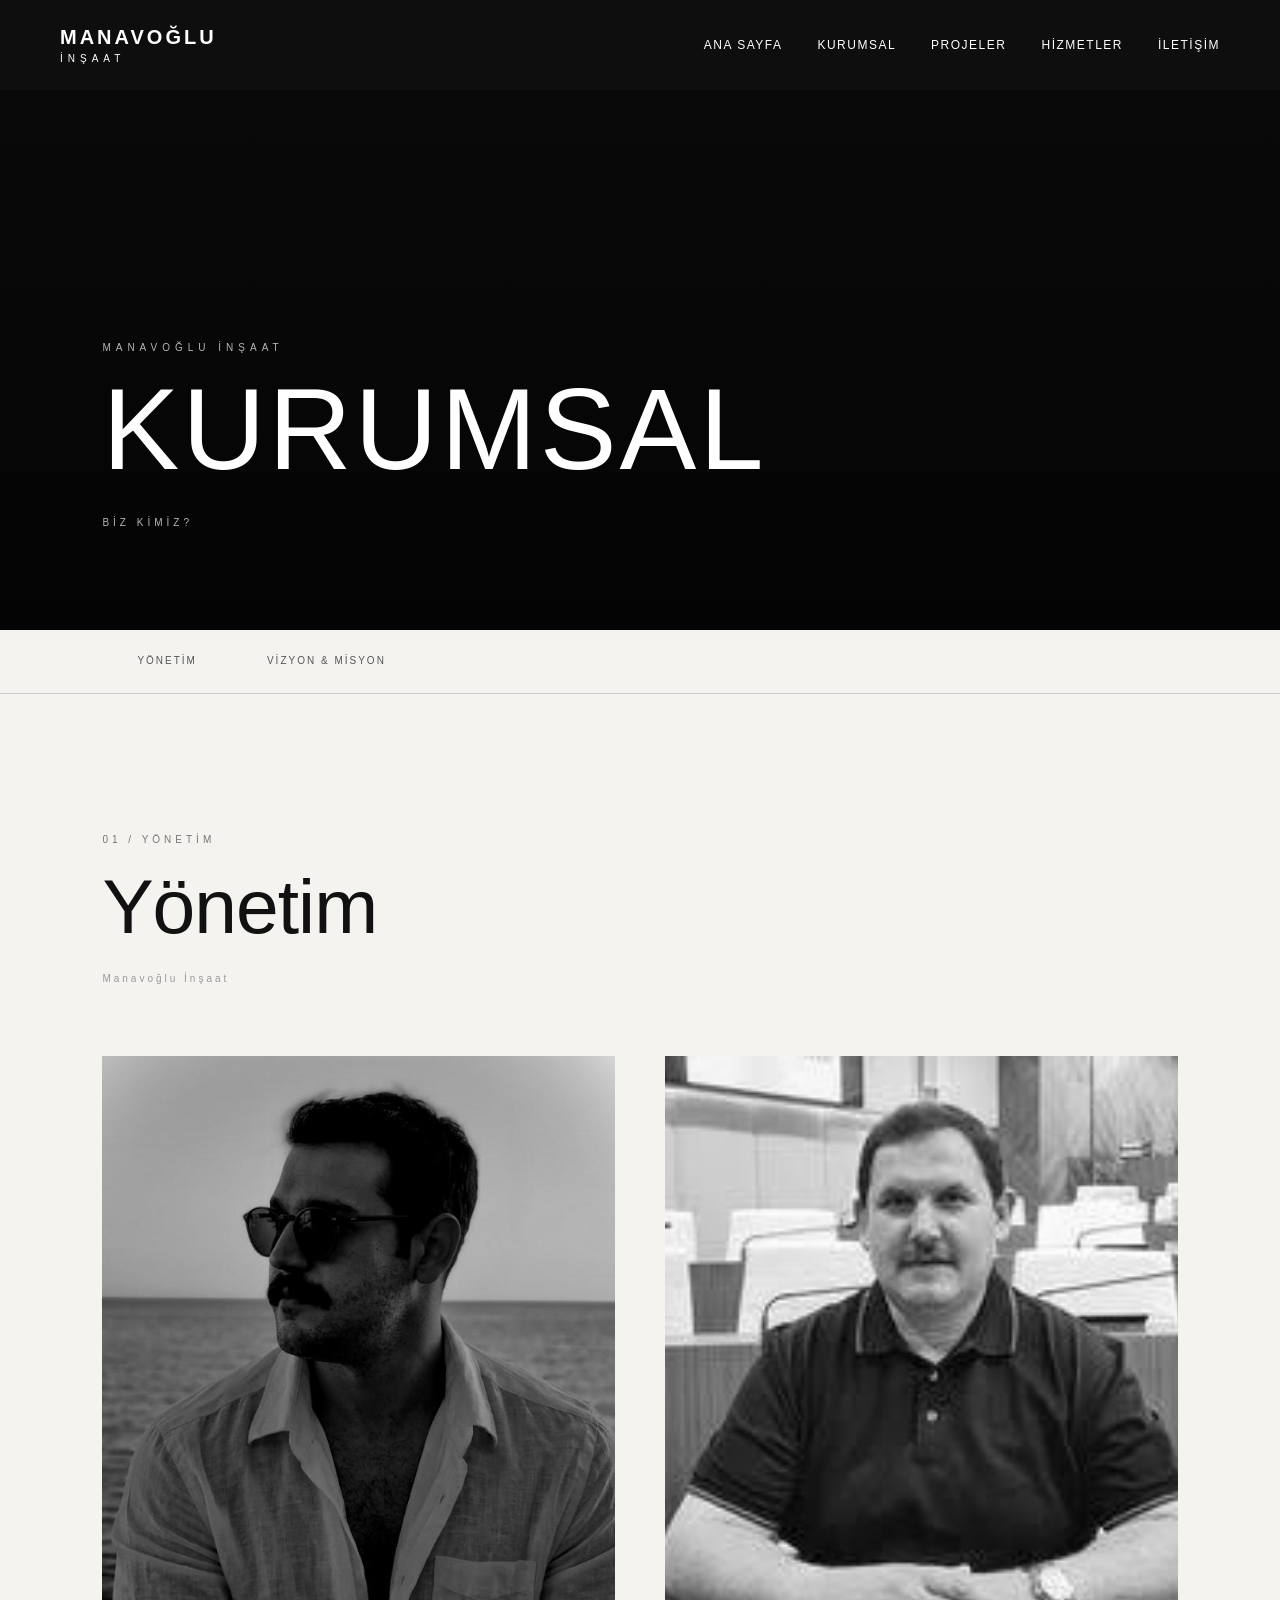
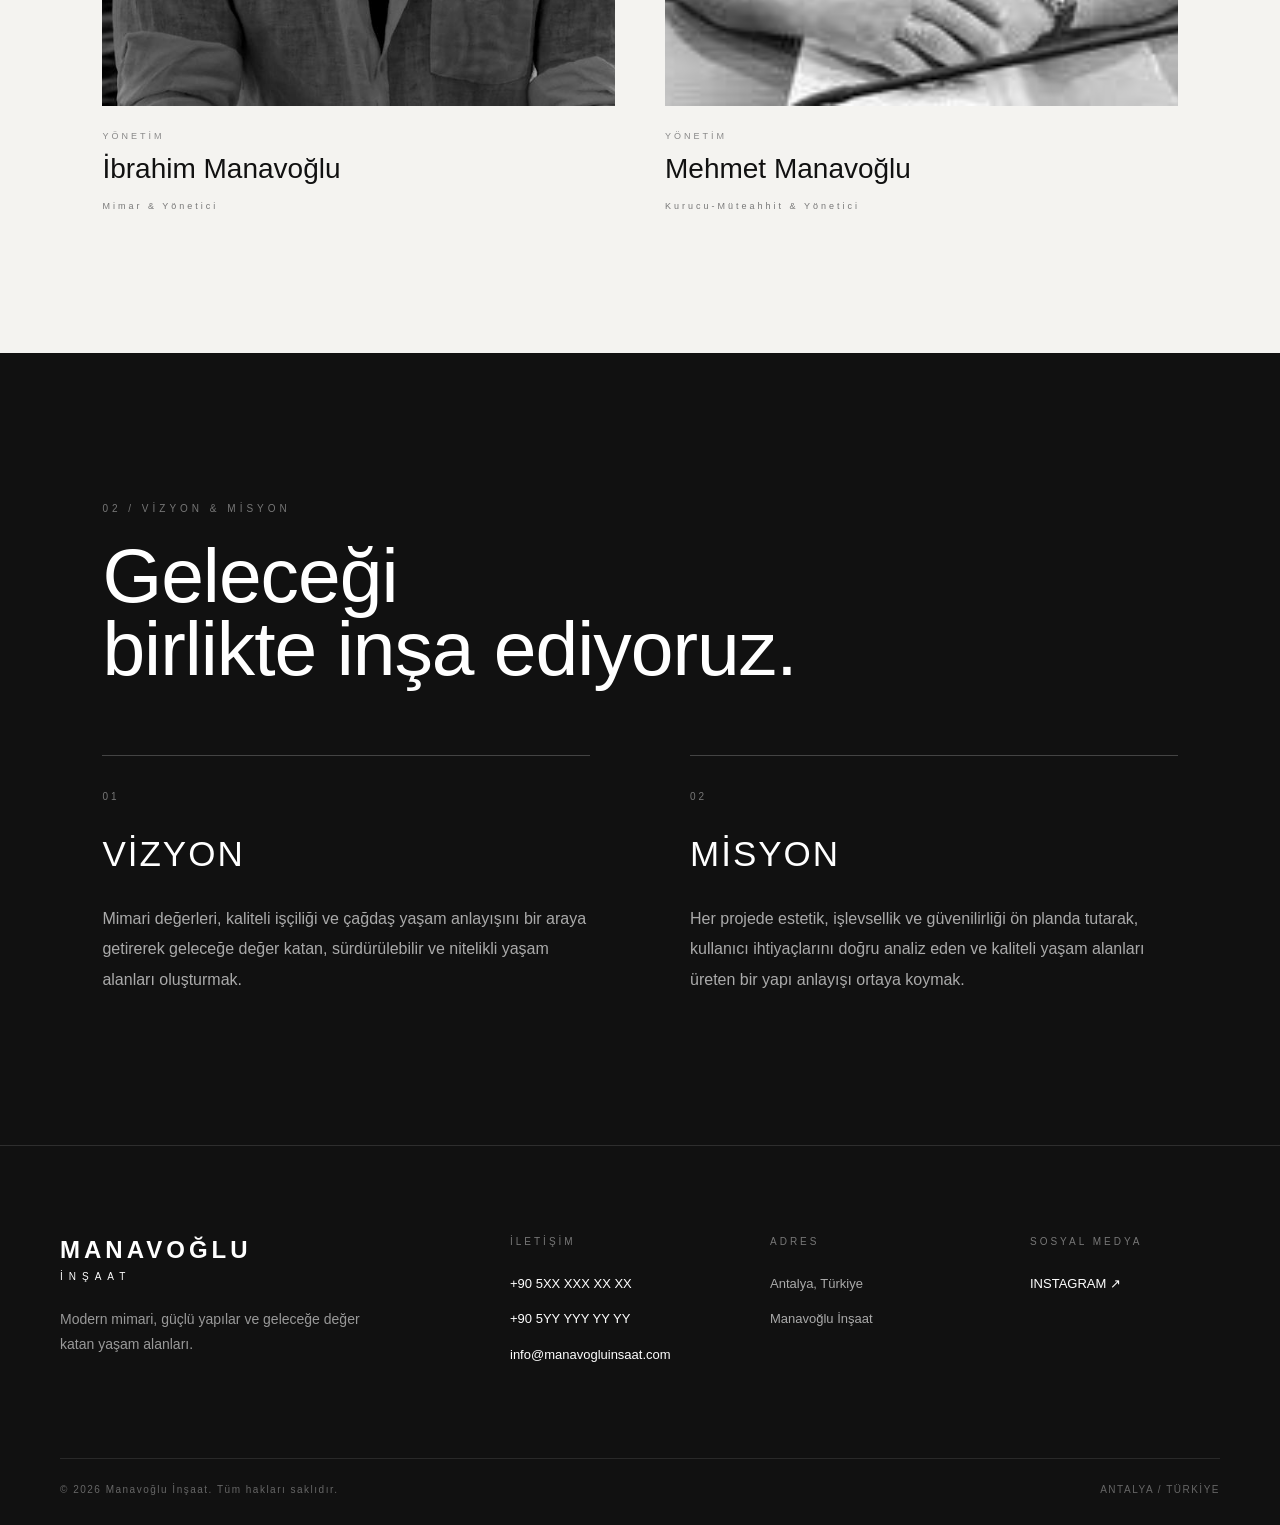
==== kurumsal.html @ da03a977 "ben babam kurumsal" ====
<!DOCTYPE html>
<html lang="tr">

<head>

    <meta charset="UTF-8">

    <meta
        name="viewport"
        content="width=device-width, initial-scale=1.0"
    >

    <title>Kurumsal | Manavoğlu İnşaat</title>

    <link
        rel="stylesheet"
        href="css/style.css"
    >

</head>


<body>


<!-- =====================================
     HEADER
===================================== -->

<header class="navbar">

    <div class="logo">

        MANAVOĞLU

        <span>
            İNŞAAT
        </span>

    </div>


    <nav class="menu">

        <a href="index.html">
            ANA SAYFA
        </a>

        <a href="kurumsal.html">
            KURUMSAL
        </a>

        <a href="index.html#projects">
            PROJELER
        </a>

        <a href="#">
            HİZMETLER
        </a>

        <a href="#">
            İLETİŞİM
        </a>

    </nav>

</header>



<main>


<!-- =====================================
     KURUMSAL HERO
===================================== -->

<section class="corporate-hero">

    <div class="corporate-hero-content">

        <p>
            MANAVOĞLU İNŞAAT
        </p>

        <h1>
            KURUMSAL
        </h1>

        <span>
            BİZ KİMİZ?
        </span>

    </div>

</section>



<!-- =====================================
     KURUMSAL NAVİGASYON
===================================== -->

<section class="corporate-tabs">

    <a href="#yonetim">
        YÖNETİM
    </a>

    <a href="#vizyon-misyon">
        VİZYON & MİSYON
    </a>

</section>



<!-- =====================================
     YÖNETİM
===================================== -->

<section
    class="management-section"
    id="yonetim"
>


    <div class="corporate-section-header">

        <p>
            01 / YÖNETİM
        </p>

        <h2>
            Yönetim
        </h2>

        <span>
            Manavoğlu İnşaat
        </span>

    </div>



    <div class="management-grid">


        <!-- SEN -->

        <article class="manager-card">

            <div class="manager-image">

                <img
                    src="images/sen.jpg"
                    alt="Manavoğlu İnşaat Yönetimi"
                >

            </div>


            <div class="manager-info">

                <p>
                    YÖNETİM
                </p>

                <h3>
                    İbrahim Manavoğlu
                </h3>

                <span>
                    Mimar & Yönetici
                </span>

            </div>

        </article>



        <!-- BABA -->

        <article class="manager-card">

            <div class="manager-image">

                <img
                    src="images/baba.jpg"
                    alt="Manavoğlu İnşaat Yönetimi"
                >

            </div>


            <div class="manager-info">

                <p>
                    YÖNETİM
                </p>

                <h3>
                    Mehmet Manavoğlu
                </h3>

                <span>
                    Kurucu-Müteahhit & Yönetici 
                </span>

            </div>

        </article>


    </div>

</section>



<!-- =====================================
     VİZYON & MİSYON
===================================== -->

<section
    class="vision-mission-section"
    id="vizyon-misyon"
>


    <div class="corporate-section-header">

        <p>
            02 / VİZYON & MİSYON
        </p>

        <h2>
            Geleceği<br>
            birlikte inşa ediyoruz.
        </h2>

    </div>



    <div class="vision-mission-grid">


        <!-- VİZYON -->

        <article class="vision-mission-card">

            <span>
                01
            </span>

            <h3>
                VİZYON
            </h3>

            <p>
                Mimari değerleri, kaliteli işçiliği
                ve çağdaş yaşam anlayışını bir araya
                getirerek geleceğe değer katan,
                sürdürülebilir ve nitelikli yaşam
                alanları oluşturmak.
            </p>

        </article>



        <!-- MİSYON -->

        <article class="vision-mission-card">

            <span>
                02
            </span>

            <h3>
                MİSYON
            </h3>

            <p>
                Her projede estetik, işlevsellik ve
                güvenilirliği ön planda tutarak,
                kullanıcı ihtiyaçlarını doğru analiz
                eden ve kaliteli yaşam alanları
                üreten bir yapı anlayışı ortaya
                koymak.
            </p>

        </article>


    </div>

</section>



<!-- =====================================
     FOOTER
===================================== -->

<footer class="site-footer">

    <div class="footer-top">


        <div class="footer-brand">

            <div class="footer-logo">

                MANAVOĞLU

                <span>
                    İNŞAAT
                </span>

            </div>


            <p>
                Modern mimari, güçlü yapılar ve
                geleceğe değer katan yaşam alanları.
            </p>

        </div>



        <div class="footer-column">

            <h3>
                İLETİŞİM
            </h3>

            <a href="tel:+905XXXXXXXXX">
                +90 5XX XXX XX XX
            </a>

            <a href="tel:+905YYYYYYYYY">
                +90 5YY YYY YY YY
            </a>

            <a href="mailto:info@manavogluinsaat.com">
                info@manavogluinsaat.com
            </a>

        </div>



        <div class="footer-column">

            <h3>
                ADRES
            </h3>

            <p>
                Antalya, Türkiye
            </p>

            <p>
                Manavoğlu İnşaat
            </p>

        </div>



        <div class="footer-column">

            <h3>
                SOSYAL MEDYA
            </h3>

            <a
                href="https://www.instagram.com/"
                target="_blank"
                rel="noopener noreferrer"
            >
                INSTAGRAM ↗
            </a>

        </div>


    </div>



    <div class="footer-bottom">

        <p>
            © 2026 Manavoğlu İnşaat. Tüm hakları saklıdır.
        </p>

        <p>
            ANTALYA / TÜRKİYE
        </p>

    </div>

</footer>


</main>

</body>

</html>
---- css/style.css ----
/* =========================================
   GENEL
========================================= */

* {
    box-sizing: border-box;
}

html {
    scroll-behavior: smooth;
}

body {
    margin: 0;
    background-color: #111111;
    color: white;
    font-family: Arial, sans-serif;
}

img {
    max-width: 100%;
}


/* =========================================
   ÜST MENÜ
========================================= */

.navbar {
    width: 100%;
    height: 90px;

    display: flex;
    align-items: center;
    justify-content: space-between;

    padding: 0 60px;

    position: fixed;
    top: 0;
    left: 0;

    z-index: 1000;

    background-color: rgba(17, 17, 17, 0.75);
    backdrop-filter: blur(8px);
}

.logo {
    font-size: 20px;
    font-weight: bold;
    letter-spacing: 3px;
}

.logo span {
    display: block;

    font-size: 10px;
    letter-spacing: 5px;

    font-weight: normal;

    margin-top: 4px;
}

.menu {
    display: flex;
    gap: 35px;
}

.menu a {
    color: white;

    text-decoration: none;

    font-size: 12px;
    letter-spacing: 1.5px;

    transition: 0.3s;
}

.menu a:hover {
    opacity: 0.6;
}


/* =========================================
   ANA GİRİŞ
========================================= */

.hero {
    height: 100vh;
    width: 100%;

    position: relative;

    overflow: hidden;
}

.hero-image {
    position: absolute;

    width: 100%;
    height: 100%;

    object-fit: cover;

    top: 0;
    left: 0;

    z-index: 0;
}

.hero-overlay {
    position: absolute;

    width: 100%;
    height: 100%;

    top: 0;
    left: 0;

    background: rgba(0, 0, 0, 0.38);

    z-index: 1;
}


/* =========================================
   HERO YAZILARI
========================================= */

.hero-content {
    position: absolute;

    z-index: 2;

    left: 8%;
    bottom: 25%;

    max-width: 700px;

    text-align: left;
}

.hero-small {
    font-size: 11px;

    letter-spacing: 4px;

    margin-bottom: 20px;

    opacity: 0.75;
}

.hero h1 {
    font-size: clamp(50px, 6vw, 90px);

    line-height: 0.95;

    letter-spacing: 3px;

    margin: 0 0 25px 0;

    font-weight: 500;
}

.hero-text {
    font-size: 15px;

    line-height: 1.7;

    color: #eeeeee;

    max-width: 520px;

    margin: 0 0 30px 0;
}


/* =========================================
   PROJELER BUTONU
========================================= */

.hero-button {
    display: inline-block;

    padding: 15px 30px;

    border: 1px solid white;

    color: white;

    text-decoration: none;

    font-size: 11px;

    letter-spacing: 2px;

    transition: 0.3s;
}

.hero-button:hover {
    background-color: white;

    color: #111111;
}


/* =========================================
   SCROLL
========================================= */

.scroll-indicator {
    position: absolute;

    right: 50px;
    bottom: 35px;

    z-index: 2;

    display: flex;
    align-items: center;

    gap: 12px;

    font-size: 9px;

    letter-spacing: 3px;

    opacity: 0.7;

    writing-mode: vertical-rl;
}

.scroll-indicator span {
    width: 1px;
    height: 45px;

    background-color: white;

    display: block;
}


/* =========================================
   PROJELER
========================================= */

.projects-section {
    background-color: #f4f3f0;

    color: #111111;

    padding: 130px 7%;
}

.section-header {
    max-width: 750px;

    margin-bottom: 70px;
}

.section-small {
    font-size: 10px;

    letter-spacing: 4px;

    margin-bottom: 20px;

    opacity: 0.55;
}

.section-header h2 {
    font-size: clamp(40px, 5vw, 70px);

    line-height: 1;

    font-weight: 400;

    letter-spacing: 2px;

    margin: 0 0 25px 0;
}

.section-description {
    max-width: 500px;

    font-size: 15px;

    line-height: 1.7;

    color: #555555;
}


/* =========================================
   PROJE GRID
========================================= */

.projects-grid {
    display: grid;

    grid-template-columns: repeat(2, 1fr);

    gap: 70px 35px;
}


/* =========================================
   PROJE KARTI
========================================= */

.project-card {
    overflow: hidden;
}

.project-image {
    width: 100%;

    height: 500px;

    overflow: hidden;

    background-color: #dddddd;
}

.project-image img {
    width: 100%;
    height: 100%;

    object-fit: cover;

    display: block;

    transition: transform 0.6s ease;
}

.project-card:hover .project-image img {
    transform: scale(1.04);
}


/* =========================================
   PROJE BİLGİSİ
========================================= */

.project-info {
    padding-top: 25px;
}

.project-info p {
    font-size: 9px;

    letter-spacing: 3px;

    color: #777777;

    margin: 0 0 12px 0;
}

.project-info h3 {
    font-size: 24px;

    font-weight: 400;

    letter-spacing: 1px;

    margin: 0 0 18px 0;
}

.project-info a {
    color: #111111;

    text-decoration: none;

    font-size: 10px;

    letter-spacing: 2px;

    border-bottom: 1px solid #111111;

    padding-bottom: 5px;

    transition: 0.3s;
}

.project-info a:hover {
    opacity: 0.5;
}


/* =========================================
   FOOTER
========================================= */

.site-footer {
    width: 100%;

    display: block;

    background-color: #111111;

    color: #ffffff;

    padding: 90px 60px 30px;

    border-top: 1px solid rgba(255, 255, 255, 0.12);

    position: relative;

    z-index: 10;
}


/* =========================================
   FOOTER ÜST
========================================= */

.footer-top {
    max-width: 1400px;

    margin: 0 auto;

    display: grid;

    grid-template-columns: 2fr 1fr 1fr 1fr;

    gap: 70px;

    padding-bottom: 80px;
}


/* =========================================
   FOOTER MARKA
========================================= */

.footer-brand {
    max-width: 360px;
}

.footer-logo {
    font-size: 24px;

    font-weight: 600;

    letter-spacing: 4px;

    margin-bottom: 25px;
}

.footer-logo span {
    display: block;

    font-size: 10px;

    font-weight: 400;

    letter-spacing: 6px;

    margin-top: 7px;
}

.footer-brand p {
    color: #999999;

    font-size: 14px;

    line-height: 1.8;

    max-width: 330px;

    margin: 0;
}


/* =========================================
   FOOTER SÜTUNLARI
========================================= */

.footer-column {
    display: flex;

    flex-direction: column;

    align-items: flex-start;
}

.footer-column h3 {
    font-size: 10px;

    letter-spacing: 3px;

    font-weight: 500;

    color: #777777;

    margin: 0 0 25px 0;
}

.footer-column a,
.footer-column p {
    color: #ffffff;

    text-decoration: none;

    font-size: 13px;

    line-height: 1.8;

    margin: 0 0 12px 0;

    transition: 0.3s;
}

.footer-column a:hover {
    opacity: 0.5;

    transform: translateX(4px);
}

.footer-column p {
    color: #aaaaaa;
}


/* =========================================
   FOOTER ALT
========================================= */

.footer-bottom {
    max-width: 1400px;

    margin: 0 auto;

    padding-top: 25px;

    border-top: 1px solid rgba(255, 255, 255, 0.10);

    display: flex;

    justify-content: space-between;

    align-items: center;
}

.footer-bottom p {
    margin: 0;

    color: #666666;

    font-size: 10px;

    letter-spacing: 1.5px;
}


/* =========================================
   TABLET
========================================= */

@media (max-width: 900px) {

    .navbar {
        padding: 0 35px;
    }

    .menu {
        gap: 20px;
    }

    .footer-top {
        grid-template-columns: 1fr 1fr;

        gap: 50px;
    }

    .site-footer {
        padding: 70px 35px 25px;
    }
}


/* =========================================
   MOBİL
========================================= */

@media (max-width: 600px) {

    .navbar {
        height: 75px;

        padding: 0 25px;
    }

    .menu {
        display: none;
    }

    .hero-content {
        left: 6%;

        bottom: 18%;

        right: 6%;
    }

    .hero h1 {
        font-size: 52px;
    }

    .hero-text {
        font-size: 14px;
    }

    .scroll-indicator {
        right: 20px;

        bottom: 25px;
    }

    .projects-section {
        padding: 90px 6%;
    }

    .projects-grid {
        grid-template-columns: 1fr;

        gap: 60px;
    }

    .project-image {
        height: 400px;
    }

    .site-footer {
        padding: 60px 25px 25px;
    }

    .footer-top {
        grid-template-columns: 1fr;

        gap: 40px;

        padding-bottom: 50px;
    }

    .footer-bottom {
        flex-direction: column;

        align-items: flex-start;

        gap: 12px;
    }
}
/* =========================================
   MANAVOĞLU VERA - PROJE DETAY SAYFASI
========================================= */

/* PROJE HERO */

.project-hero {
    width: 100%;
    height: 100vh;
    position: relative;
    overflow: hidden;
    background: #111;
}

.project-hero > img {
    width: 100%;
    height: 100%;
    object-fit: cover;
    display: block;
}

.project-hero-overlay {
    position: absolute;
    inset: 0;

    background:
        linear-gradient(
            to top,
            rgba(0,0,0,0.75),
            rgba(0,0,0,0.05) 65%
        );
}

.project-hero-content {
    position: absolute;

    left: 8%;
    bottom: 12%;

    z-index: 2;

    color: white;
}

.project-hero-content p {
    font-size: 10px;
    letter-spacing: 5px;

    margin: 0 0 20px;

    opacity: 0.75;
}

.project-hero-content h1 {
    font-size: clamp(55px, 8vw, 110px);

    line-height: 0.9;

    letter-spacing: 3px;

    font-weight: 400;

    margin: 0 0 25px;
}

.project-hero-content span {
    font-size: 10px;

    letter-spacing: 4px;

    opacity: 0.8;
}


/* =========================================
   PROJE TANITIM
========================================= */

.project-intro {
    display: grid;

    grid-template-columns: 1fr 1fr;

    gap: 100px;

    padding: 150px 8%;

    background: #f4f3f0;

    color: #111;
}

.project-intro-title h2 {
    font-size: clamp(40px, 5vw, 70px);

    line-height: 1;

    font-weight: 400;

    letter-spacing: -1px;

    margin: 0;
}

.project-description {
    max-width: 550px;

    padding-top: 50px;
}

.project-description p {
    font-size: 16px;

    line-height: 1.8;

    color: #555;

    margin-bottom: 25px;
}


/* =========================================
   PROJE BİLGİLERİ
========================================= */

.project-details {
    display: grid;

    grid-template-columns: repeat(4, 1fr);

    background: #111;

    color: white;

    padding: 70px 8%;
}

.detail-item {
    border-left: 1px solid #444;

    padding-left: 25px;
}

.detail-item span {
    display: block;

    font-size: 9px;

    letter-spacing: 3px;

    color: #888;

    margin-bottom: 15px;
}

.detail-item strong {
    font-size: 13px;

    font-weight: 400;

    letter-spacing: 1px;
}


/* =========================================
   GALERİ
========================================= */

.vera-gallery {
    background: #f4f3f0;

    color: #111;

    padding: 140px 8%;
}

.gallery-header {
    max-width: 700px;

    margin-bottom: 70px;
}

.gallery-header h2 {
    font-size: clamp(45px, 6vw, 80px);

    font-weight: 400;

    line-height: 0.95;

    margin: 0;
}


/* =========================================
   SEKME BUTONLARI
========================================= */

.gallery-tabs {
    display: flex;

    gap: 0;

    border-bottom: 1px solid #ccc;

    margin-bottom: 70px;

    overflow-x: auto;
}

.tab-button {
    background: transparent;

    border: none;

    padding: 18px 25px;

    font-family: Arial, sans-serif;

    font-size: 10px;

    letter-spacing: 2px;

    color: #777;

    cursor: pointer;

    position: relative;

    white-space: nowrap;

    transition: 0.3s;
}

.tab-button:hover {
    color: #111;
}

.tab-button.active {
    color: #111;
}

.tab-button.active::after {
    content: "";

    position: absolute;

    left: 0;

    bottom: -1px;

    width: 100%;

    height: 2px;

    background: #111;
}


/* =========================================
   TAB İÇERİKLERİ
========================================= */

/* ÖNEMLİ KISIM */

.tab-content {
    display: none !important;
}

.tab-content.active {
    display: block !important;

    animation: tabFade 0.5s ease;
}


/* TAB ANİMASYONU */

@keyframes tabFade {

    from {
        opacity: 0;
        transform: translateY(15px);
    }

    to {
        opacity: 1;
        transform: translateY(0);
    }

}


/* =========================================
   GALERİ BAŞLIĞI
========================================= */

.gallery-title {
    display: flex;

    align-items: baseline;

    gap: 20px;

    margin-bottom: 40px;
}

.gallery-title span {
    font-size: 10px;

    letter-spacing: 2px;

    color: #888;
}

.gallery-title h3 {
    font-size: 25px;

    font-weight: 400;

    margin: 0;
}


/* =========================================
   PLANLAR
========================================= */

.plan-grid {
    display: grid;

    grid-template-columns: repeat(2, 1fr);

    gap: 40px;
}

.plan-card {
    background: white;

    overflow: hidden;

    position: relative;

    cursor: pointer;
}

.plan-card img {
    width: 100%;

    height: 500px;

    object-fit: cover;

    display: block;

    transition: transform 0.6s ease;
}

.plan-card:hover img {
    transform: scale(1.03);
}

.plan-label {
    display: flex;

    justify-content: space-between;

    align-items: center;

    padding: 20px 5px 0;
}

.plan-label span {
    font-size: 9px;

    letter-spacing: 2px;

    color: #888;
}

.plan-label strong {
    font-size: 11px;

    letter-spacing: 2px;

    font-weight: 400;
}


/* =========================================
   RENDERLAR
========================================= */

.render-grid {
    display: grid;

    grid-template-columns: repeat(2, 1fr);

    gap: 20px;
}

.render-card {
    height: 450px;

    overflow: hidden;

    background: #ddd;
}

.render-card.large {
    grid-column: span 2;

    height: 650px;
}

.render-card img {
    width: 100%;

    height: 100%;

    object-fit: cover;

    display: block;

    transition: transform 0.7s ease;
}

.render-card:hover img {
    transform: scale(1.03);
}


/* =========================================
   İÇ MEKAN
========================================= */

.interior-grid {
    display: grid;

    grid-template-columns: repeat(2, 1fr);

    gap: 30px;
}

.interior-card {
    position: relative;

    overflow: hidden;

    height: 550px;

    background: #ddd;
}

.interior-card img {
    width: 100%;

    height: 100%;

    object-fit: cover;

    display: block;

    transition: transform 0.7s ease;
}

.interior-card:hover img {
    transform: scale(1.04);
}

.interior-card div {
    position: absolute;

    left: 25px;

    bottom: 25px;

    color: white;

    font-size: 10px;

    letter-spacing: 3px;

    text-shadow:
        0 2px 10px rgba(0,0,0,0.5);
}


/* =========================================
   GÖRÜNÜŞLER
========================================= */

.elevation-grid {
    display: grid;

    grid-template-columns: repeat(2, 1fr);

    gap: 30px;
}

.elevation-card {
    position: relative;

    height: 500px;

    overflow: hidden;

    background: white;
}

.elevation-card img {
    width: 100%;

    height: 100%;

    object-fit: cover;

    display: block;

    transition: transform 0.7s ease;
}

.elevation-card:hover img {
    transform: scale(1.03);
}

.elevation-card span {
    position: absolute;

    left: 25px;

    bottom: 25px;

    font-size: 10px;

    letter-spacing: 3px;

    color: white;

    text-shadow:
        0 2px 10px rgba(0,0,0,0.6);
}


/* =========================================
   PROJE İLETİŞİM
========================================= */

.project-contact {
    background: #111;

    color: white;

    padding: 150px 8%;

    text-align: center;
}

.project-contact p {
    font-size: 10px;

    letter-spacing: 5px;

    color: #888;

    margin-bottom: 25px;
}

.project-contact h2 {
    font-size: clamp(45px, 6vw, 80px);

    line-height: 1;

    font-weight: 400;

    margin: 0 0 45px;
}

.project-contact a {
    color: white;

    text-decoration: none;

    font-size: 10px;

    letter-spacing: 3px;

    border-bottom: 1px solid white;

    padding-bottom: 8px;
}


/* =========================================
   PROJE SAYFASI MOBİL
========================================= */

@media (max-width: 800px) {

    .project-intro {
        grid-template-columns: 1fr;

        gap: 30px;

        padding: 100px 6%;
    }

    .project-description {
        padding-top: 0;
    }

    .project-details {
        grid-template-columns: repeat(2, 1fr);

        gap: 40px;

        padding: 60px 6%;
    }

    .vera-gallery {
        padding: 100px 6%;
    }

    .plan-grid,
    .render-grid,
    .interior-grid,
    .elevation-grid {
        grid-template-columns: 1fr;
    }

    .render-card.large {
        grid-column: span 1;

        height: 450px;
    }

    .plan-card img,
    .interior-card,
    .elevation-card {
        height: 400px;
    }

    .gallery-tabs {
        margin-bottom: 50px;
    }

    .tab-button {
        padding: 16px 15px;
    }
}

@media (max-width: 500px) {

    .project-details {
        grid-template-columns: 1fr;
    }

    .project-hero-content {
        left: 6%;

        bottom: 10%;
    }

    .project-hero-content h1 {
        font-size: 55px;
    }

}
/* =========================================
   KURUMSAL SAYFASI
========================================= */


/* =========================================
   KURUMSAL HERO
========================================= */

.corporate-hero {

    width: 100%;
    height: 70vh;

    position: relative;

    background:
        linear-gradient(
            rgba(0,0,0,0.45),
            rgba(0,0,0,0.75)
        ),
        #111;

    display: flex;

    align-items: flex-end;

    padding: 0 8% 100px;

    color: white;
}


.corporate-hero-content p {

    font-size: 10px;

    letter-spacing: 5px;

    margin: 0 0 25px;

    opacity: 0.7;
}


.corporate-hero-content h1 {

    font-size: clamp(60px, 9vw, 130px);

    line-height: 0.9;

    font-weight: 400;

    letter-spacing: 3px;

    margin: 0 0 30px;
}


.corporate-hero-content span {

    font-size: 10px;

    letter-spacing: 4px;

    opacity: 0.7;
}



/* =========================================
   KURUMSAL SEKME MENÜSÜ
========================================= */

.corporate-tabs {

    display: flex;

    gap: 0;

    background: #f4f3f0;

    border-bottom: 1px solid #ccc;

    padding: 0 8%;

    position: sticky;

    top: 90px;

    z-index: 100;
}


.corporate-tabs a {

    padding: 25px 35px;

    color: #555;

    text-decoration: none;

    font-size: 10px;

    letter-spacing: 2px;

    transition: 0.3s;

    border-bottom: 2px solid transparent;
}


.corporate-tabs a:hover {

    color: #111;

    border-bottom-color: #111;
}



/* =========================================
   ORTAK BAŞLIK
========================================= */

.corporate-section-header {

    max-width: 700px;

    margin-bottom: 70px;
}


.corporate-section-header p {

    font-size: 10px;

    letter-spacing: 4px;

    color: #777;

    margin: 0 0 25px;
}


.corporate-section-header h2 {

    font-size: clamp(45px, 6vw, 80px);

    line-height: 0.95;

    font-weight: 400;

    letter-spacing: -1px;

    margin: 0 0 25px;
}


.corporate-section-header span {

    font-size: 10px;

    letter-spacing: 3px;

    color: #999;
}



/* =========================================
   YÖNETİM
========================================= */

.management-section {

    background: #f4f3f0;

    color: #111;

    padding: 140px 8%;
}


.management-grid {

    display: grid;

    grid-template-columns: repeat(2, 1fr);

    gap: 50px;
}


.manager-card {

    overflow: hidden;
}


.manager-image {

    width: 100%;

    height: 650px;

    overflow: hidden;

    background: #ddd;
}


.manager-image img {

    width: 100%;

    height: 100%;

    object-fit: cover;

    display: block;

    filter: grayscale(100%);

    transition:
        transform 0.7s ease,
        filter 0.7s ease;
}


.manager-card:hover .manager-image img {

    transform: scale(1.03);

    filter: grayscale(0%);
}


.manager-info {

    padding-top: 25px;
}


.manager-info p {

    font-size: 9px;

    letter-spacing: 3px;

    color: #888;

    margin: 0 0 12px;
}


.manager-info h3 {

    font-size: 28px;

    font-weight: 400;

    margin: 0 0 10px;
}


.manager-info span {

    font-size: 9px;

    letter-spacing: 3px;

    color: #777;
}



/* =========================================
   VİZYON & MİSYON
========================================= */

.vision-mission-section {

    background: #111;

    color: white;

    padding: 150px 8%;
}


.vision-mission-section
.corporate-section-header p {

    color: #777;
}


.vision-mission-grid {

    display: grid;

    grid-template-columns: repeat(2, 1fr);

    gap: 100px;
}


.vision-mission-card {

    border-top: 1px solid #444;

    padding-top: 30px;
}


.vision-mission-card > span {

    font-size: 10px;

    letter-spacing: 3px;

    color: #777;
}


.vision-mission-card h3 {

    font-size: 35px;

    font-weight: 400;

    letter-spacing: 2px;

    margin: 30px 0;
}


.vision-mission-card p {

    max-width: 500px;

    font-size: 16px;

    line-height: 1.9;

    color: #aaa;

    margin: 0;
}



/* =========================================
   KURUMSAL MOBİL
========================================= */

@media (max-width: 800px) {

    .corporate-hero {

        height: 60vh;

        padding:
            0 6% 70px;
    }


    .corporate-tabs {

        padding: 0 6%;

        top: 90px;

        overflow-x: auto;
    }


    .corporate-tabs a {

        padding:
            20px 20px;

        white-space: nowrap;
    }


    .management-section,
    .vision-mission-section {

        padding:
            100px 6%;
    }


    .management-grid,
    .vision-mission-grid {

        grid-template-columns: 1fr;

        gap: 60px;
    }


    .manager-image {

        height: 500px;
    }

}


@media (max-width: 500px) {

    .corporate-hero-content h1 {

        font-size: 60px;
    }


    .manager-image {

        height: 400px;
    }

}
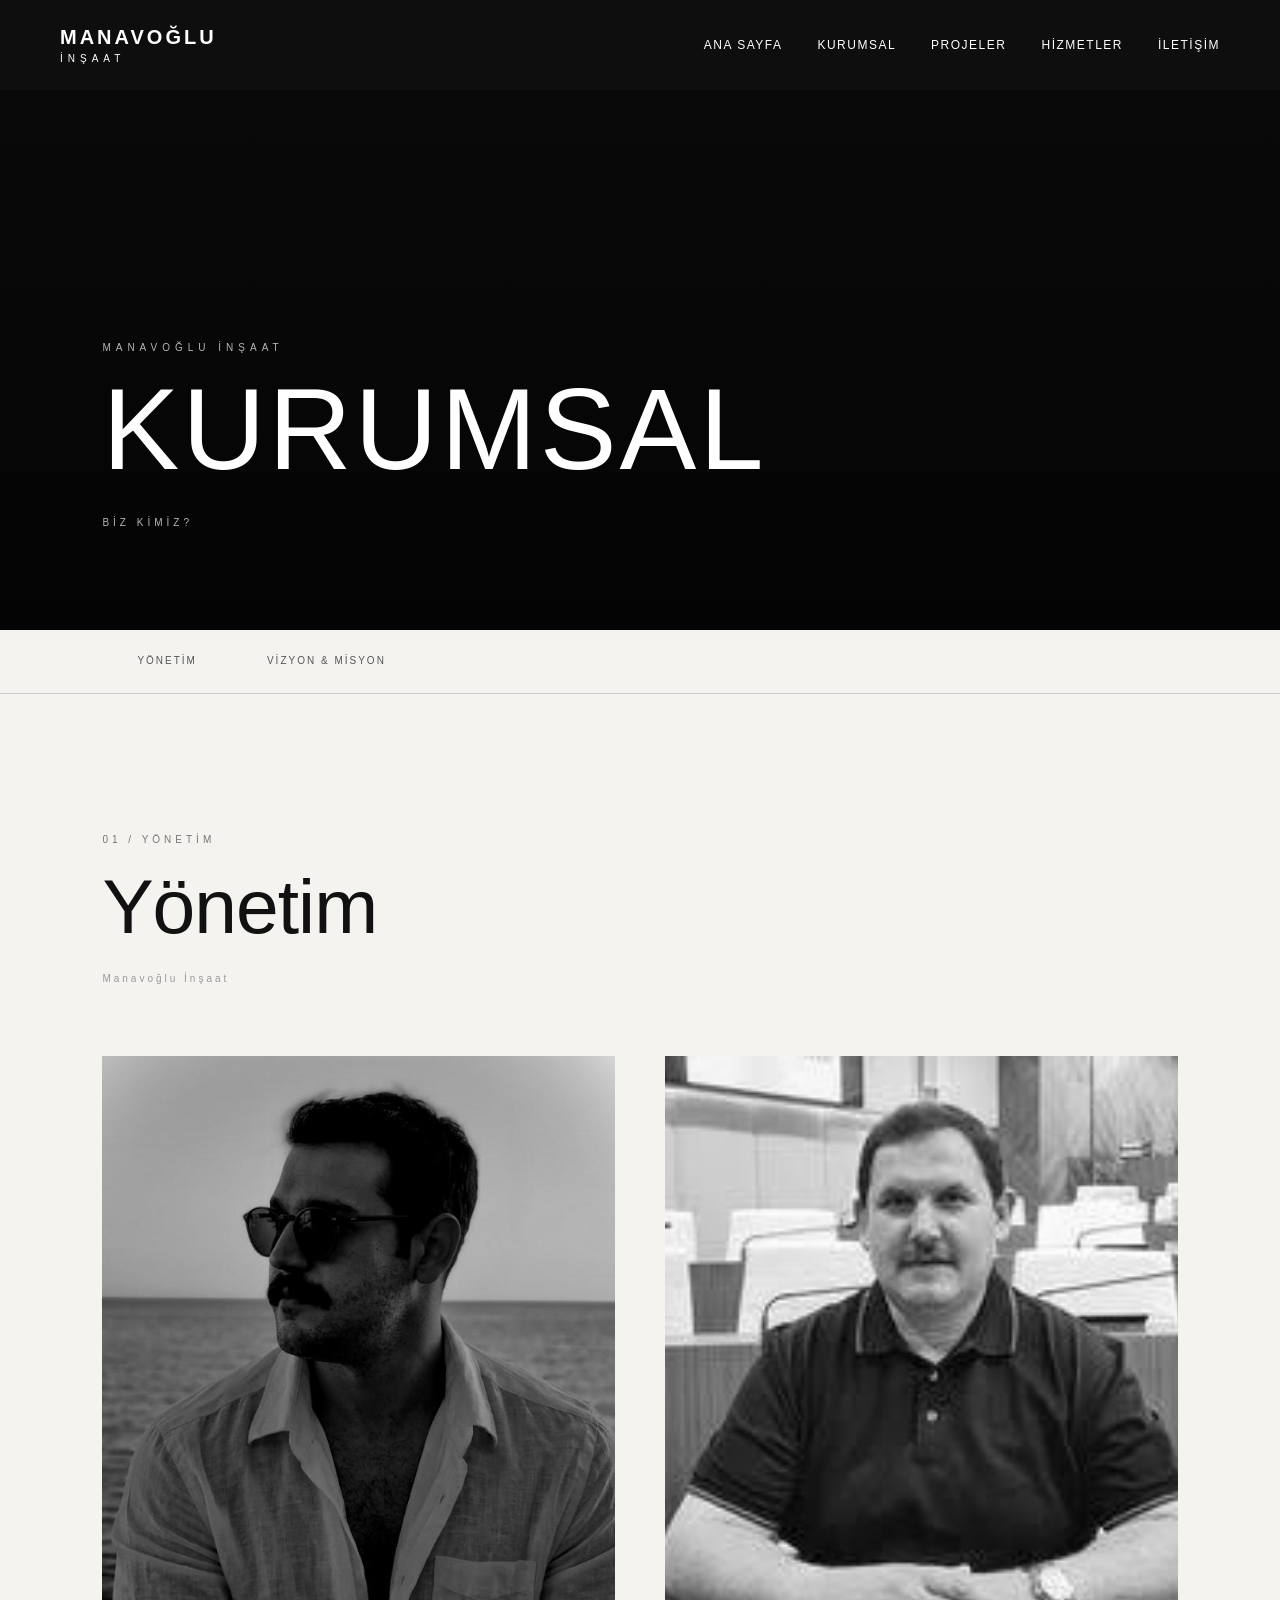
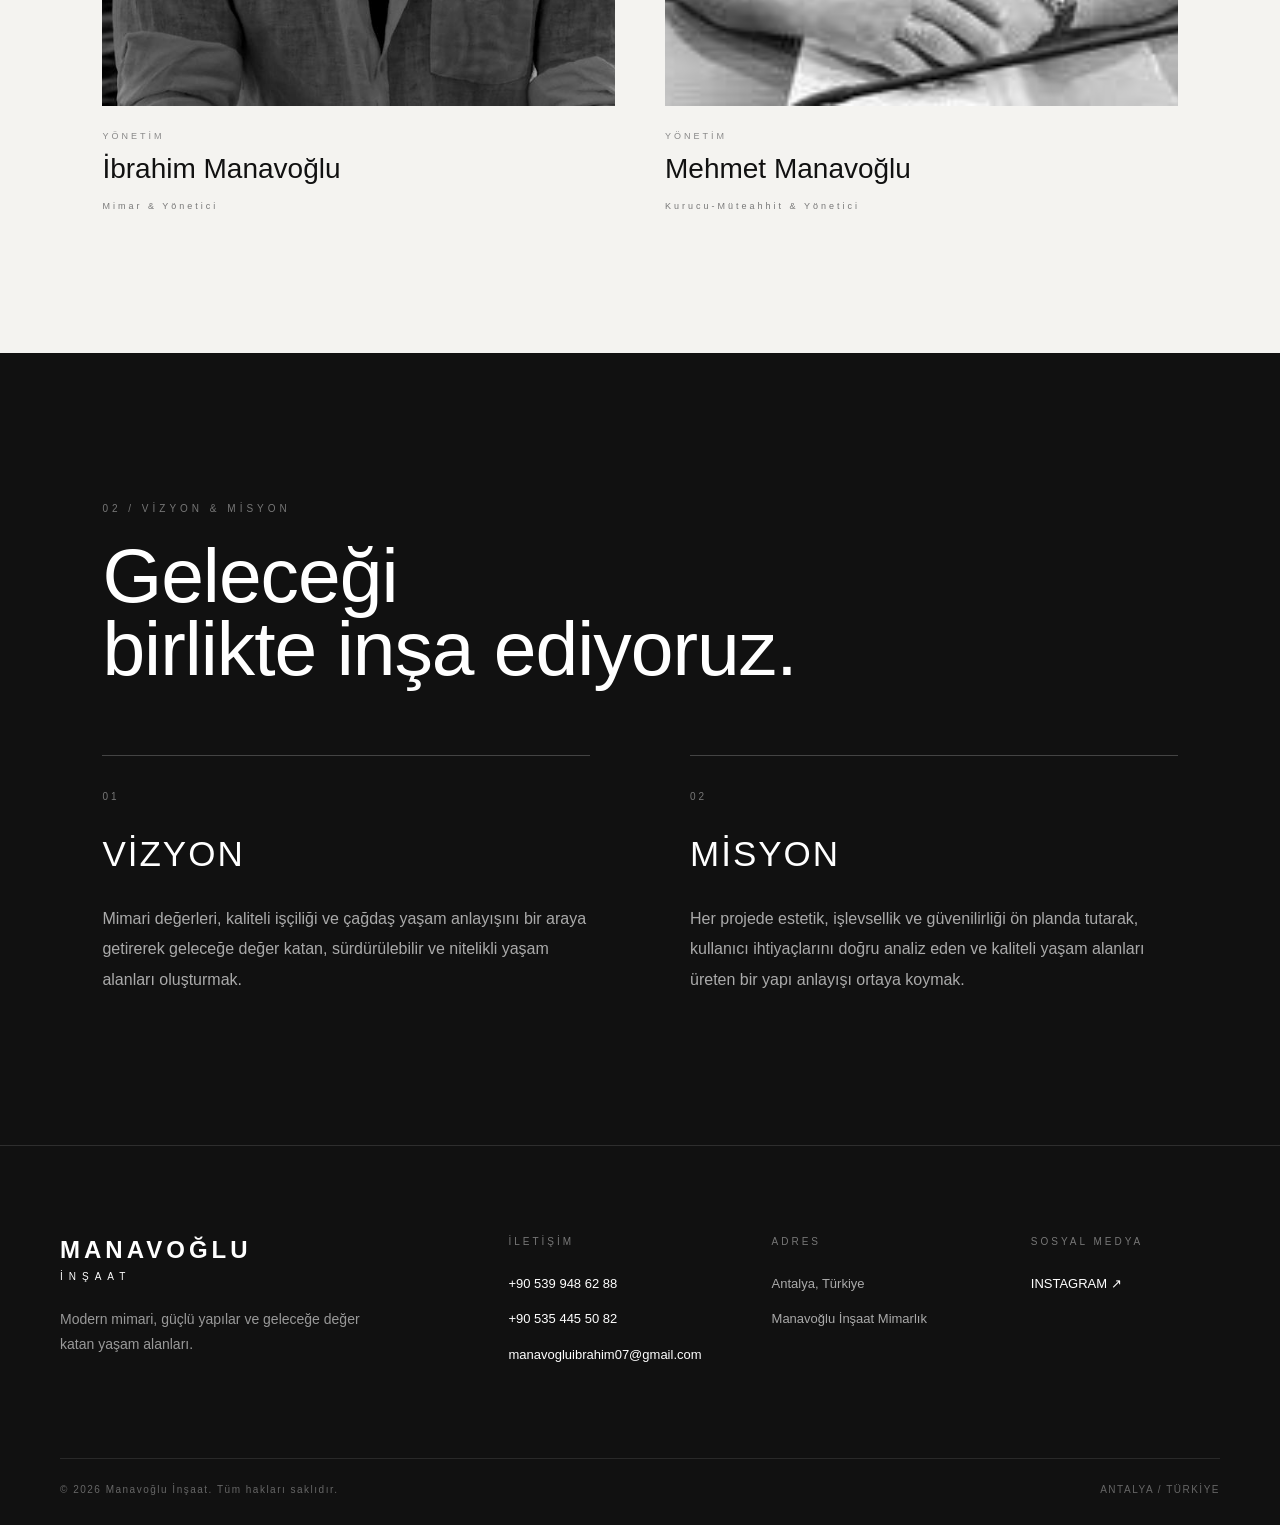
==== commit df2c8f07: "hatırlamıyorum" ====
--- a/kurumsal.html
+++ b/kurumsal.html
@@ -338,16 +338,16 @@
                 İLETİŞİM
             </h3>
 
-            <a href="tel:+905XXXXXXXXX">
-                +90 5XX XXX XX XX
+            <a href="tel:+905399486288">
+                +90 539 948 62 88
             </a>
 
-            <a href="tel:+905YYYYYYYYY">
-                +90 5YY YYY YY YY
+            <a href="tel:+905354455082">
+                +90 535 445 50 82
             </a>
 
-            <a href="mailto:info@manavogluinsaat.com">
-                info@manavogluinsaat.com
+            <a href="mailto:manavogluibrahim07@gmail.com">
+                manavogluibrahim07@gmail.com
             </a>
 
         </div>
@@ -365,8 +365,7 @@
             </p>
 
             <p>
-                Manavoğlu İnşaat
-            </p>
+                Manavoğlu İnşaat Mimarlık            </p>
 
         </div>
 
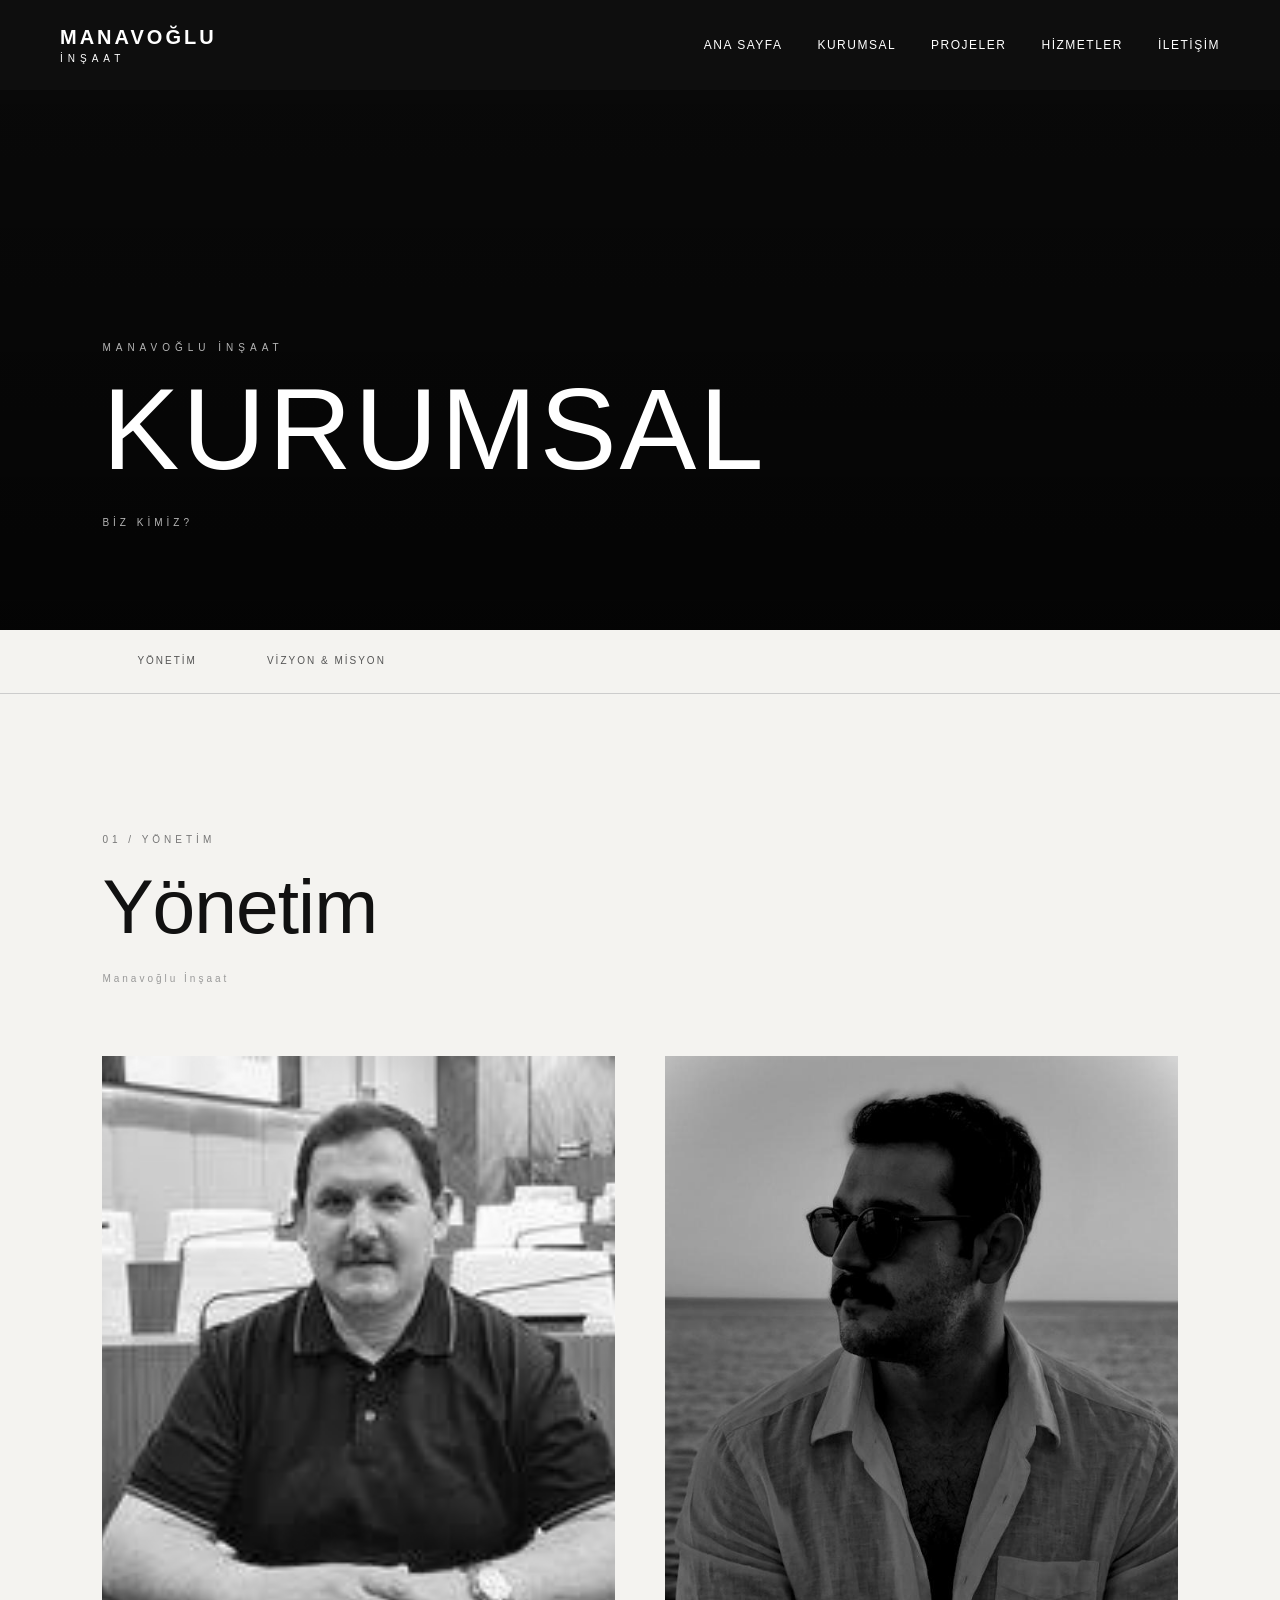
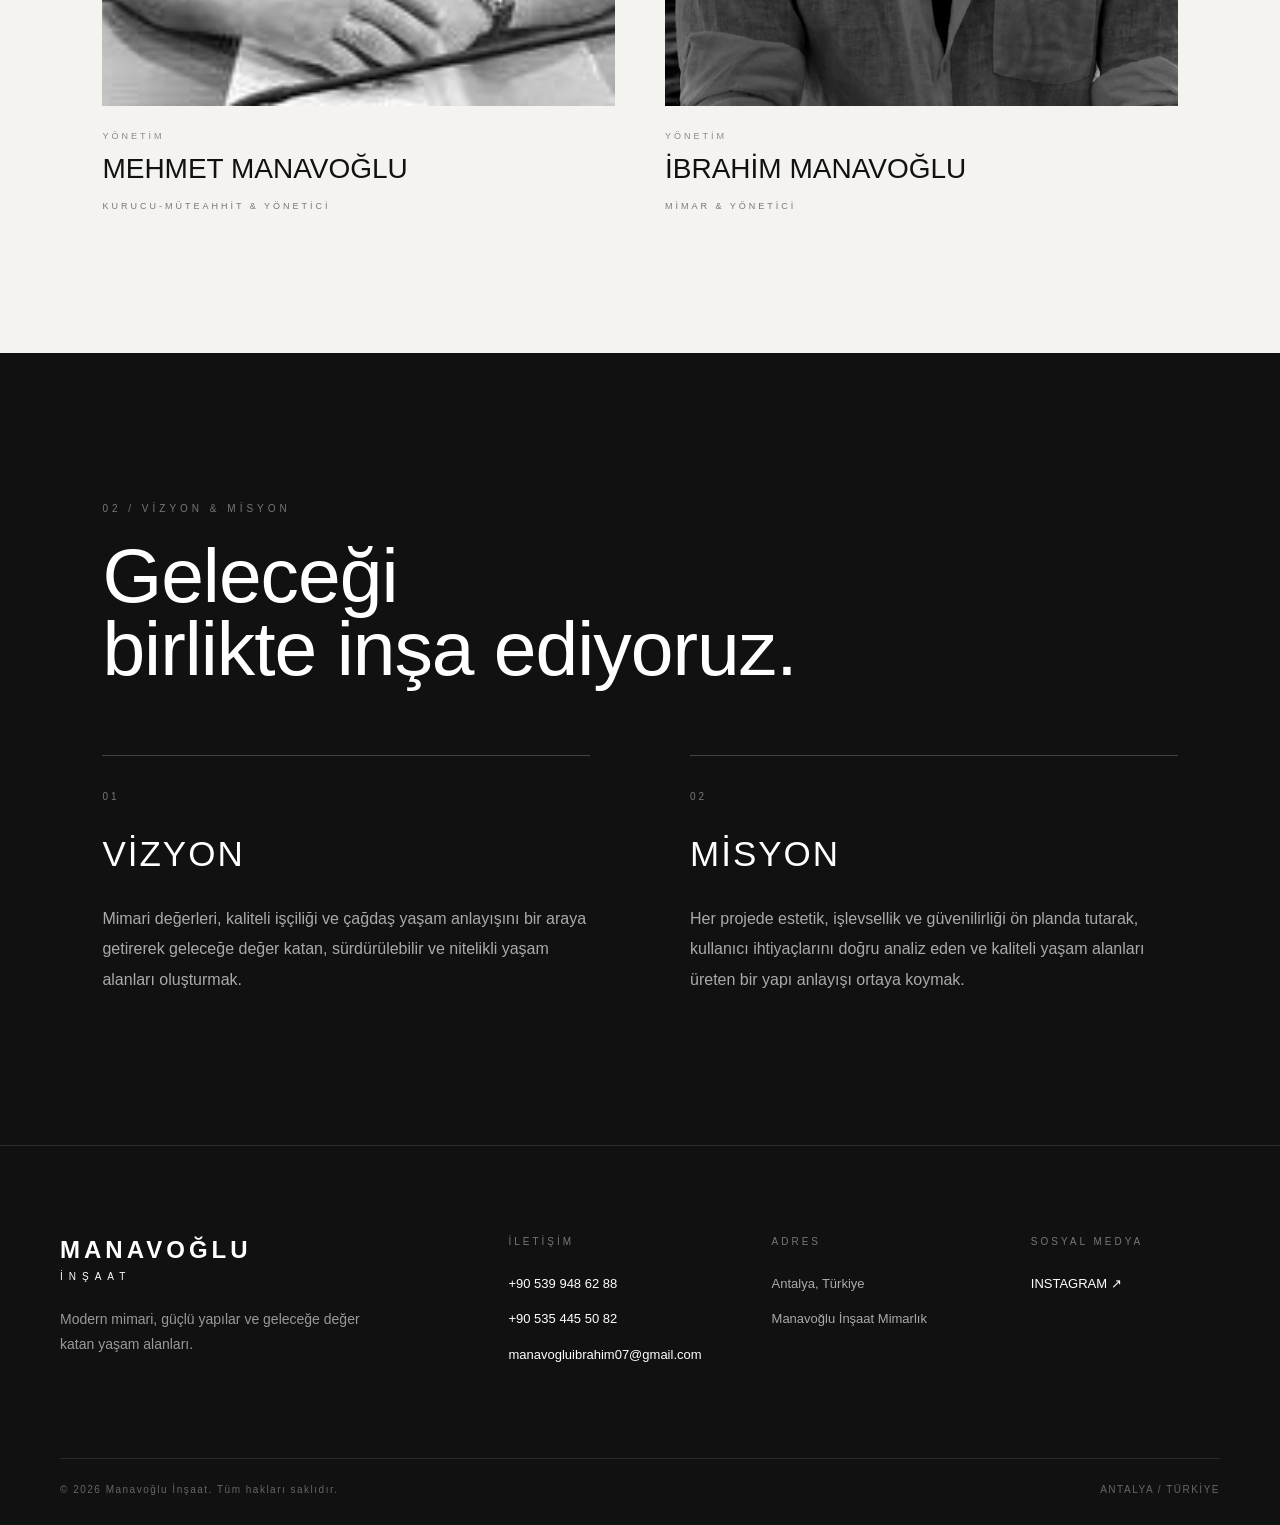
==== commit d6647541: "yer değişimi" ====
--- a/kurumsal.html
+++ b/kurumsal.html
@@ -153,6 +153,40 @@
             <div class="manager-image">
 
                 <img
+                    src="images/baba.jpg"
+                    alt="Manavoğlu İnşaat Yönetimi"
+                >
+
+            </div>
+
+
+            <div class="manager-info">
+
+                <p>
+                    YÖNETİM
+                </p>
+
+                <h3>
+                    MEHMET MANAVOĞLU
+                </h3>
+
+                <span>
+                    KURUCU-MÜTEAHHİT & YÖNETİCİ
+                </span>
+
+            </div>
+
+        </article>
+
+
+
+        <!-- BABA -->
+
+        <article class="manager-card">
+
+            <div class="manager-image">
+
+                <img
                     src="images/sen.jpg"
                     alt="Manavoğlu İnşaat Yönetimi"
                 >
@@ -167,45 +201,11 @@
                 </p>
 
                 <h3>
-                    İbrahim Manavoğlu
+                    İBRAHİM MANAVOĞLU
                 </h3>
 
                 <span>
-                    Mimar & Yönetici
-                </span>
-
-            </div>
-
-        </article>
-
-
-
-        <!-- BABA -->
-
-        <article class="manager-card">
-
-            <div class="manager-image">
-
-                <img
-                    src="images/baba.jpg"
-                    alt="Manavoğlu İnşaat Yönetimi"
-                >
-
-            </div>
-
-
-            <div class="manager-info">
-
-                <p>
-                    YÖNETİM
-                </p>
-
-                <h3>
-                    Mehmet Manavoğlu
-                </h3>
-
-                <span>
-                    Kurucu-Müteahhit & Yönetici 
+                    MİMAR & YÖNETİCİ 
                 </span>
 
             </div>
